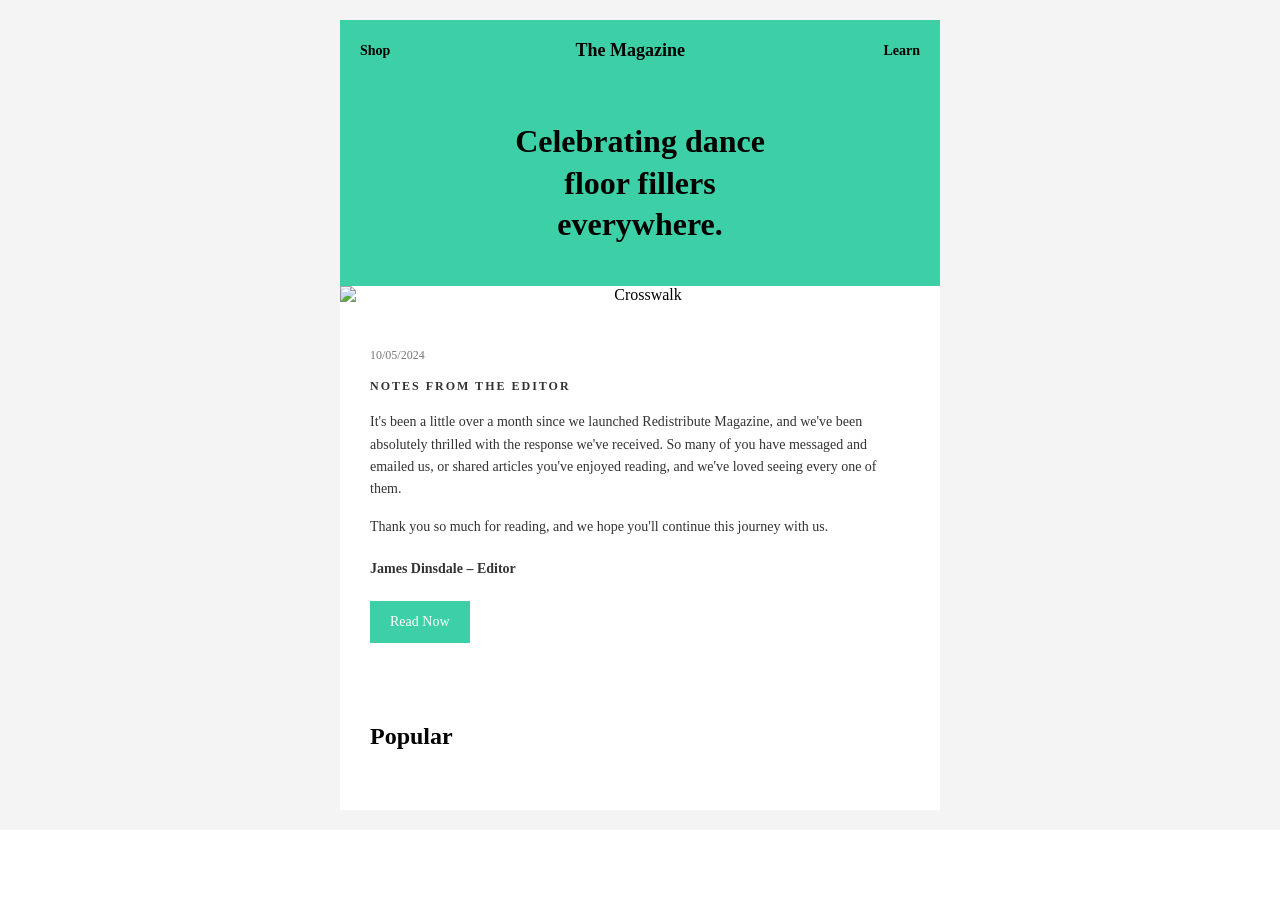
==== Template1/index.html @ 5eb74eea "1st upload" ====
<!DOCTYPE html>
<html lang="en">
<head>
    <meta charset="UTF-8">
    <title>The Magazine Email</title>
    <link rel="stylesheet" href="style.css">
</head>
<body>

<table class="wrapper" cellpadding="0" cellspacing="0" border="0">
    <tr>
        <td align="center">

            <table class="container" cellpadding="0" cellspacing="0" border="0">

                <!-- Header -->
                <tr>
                    <td class="header">
                        <table class="header-table" cellpadding="0" cellspacing="0" border="0">
                            <tr>
                                <td class="nav nav-left">Shop</td>
                                <td class="logo">The Magazine</td>
                                <td class="nav nav-right">Learn</td>
                            </tr>
                        </table>
                    </td>
                </tr>

                <!-- Hero -->
                <tr>
                    <td class="hero">
                        <h1 class="hero-title">
                            Celebrating dance<br>
                            floor fillers<br>
                            everywhere.
                        </h1>
                    </td>
                </tr>

                <!-- Hero Image -->
                <tr>
                    <td class="image-cell">
                        <img src="hero.jpg" alt="Crosswalk" class="responsive-img">
                    </td>
                </tr>

                <!-- Content -->
                <tr>
                    <td class="content">
                        <p class="date">10/05/2024</p>
                        <p class="category">NOTES FROM THE EDITOR</p>

                        <p class="paragraph">
                            It's been a little over a month since we launched Redistribute Magazine,
                            and we've been absolutely thrilled with the response we've received.
                            So many of you have messaged and emailed us, or shared articles you've enjoyed reading,
                            and we've loved seeing every one of them.
                        </p>

                        <p class="paragraph">
                            Thank you so much for reading, and we hope you'll continue this journey with us.
                        </p>

                        <p class="author">James Dinsdale – Editor</p>

                        <table class="button-table" cellpadding="0" cellspacing="0" border="0">
                            <tr>
                                <td>
                                    <a href="#" class="button">Read Now</a>
                                </td>
                            </tr>
                        </table>
                    </td>
                </tr>

                <!-- Popular Section -->
                <tr>
                    <td class="popular">
                        <h2 class="section-title">Popular</h2>

                        <table class="popular-table" cellpadding="0" cellspacing="0" border="0">
                            <tr>
                                <td class="popular-item">
                                    <img src="popular1.jpg" alt="" class="responsive-img">
                                </td>
                                <td class="popular-item">
                                    <img src="popular2.jpg" alt="" class="responsive-img">
                                </td>
                                <td class="popular-item">
                                    <img src="popular3.jpg" alt="" class="responsive-img">
                                </td>
                            </tr>
                        </table>

                    </td>
                </tr>

            </table>

        </td>
    </tr>
</table>

</body>
</html>
---- Template1/style.css ----
/* Reset */
body {
    margin: 0;
    padding: 0;
}

/* Wrapper */
.wrapper {
    width: 100%;
    background-color: #f4f4f4;
    padding: 20px 0;
}

/* Main container */
.container {
    width: 600px;
    background-color: #ffffff;
}

/* Header */
.header {
    background-color: #3dd0a6;
    padding: 20px;
}

.header-table {
    width: 100%;
}

.nav {
    font-size: 14px;
    font-weight: bold;
}

.nav-left {
    text-align: left;
}

.nav-right {
    text-align: right;
}

.logo {
    text-align: center;
    font-size: 18px;
    font-weight: bold;
}

/* Hero */
.hero {
    background-color: #3dd0a6;
    padding: 40px 20px;
    text-align: center;
}

.hero-title {
    margin: 0;
    font-size: 32px;
    line-height: 1.3;
}

/* Images */
.image-cell {
    text-align: center;
}

.responsive-img {
    width: 100%;
    height: auto;
    display: block;
}

/* Content */
.content {
    padding: 30px;
    font-size: 14px;
    line-height: 1.6;
    color: #333333;
}

.date {
    font-size: 12px;
    color: #777777;
}

.category {
    font-size: 12px;
    letter-spacing: 2px;
    font-weight: bold;
}

.paragraph {
    margin: 15px 0;
}

.author {
    font-weight: bold;
    margin-top: 20px;
}

/* Button */
.button-table {
    margin-top: 20px;
}

.button {
    display: inline-block;
    padding: 10px 20px;
    background-color: #3dd0a6;
    color: #ffffff;
    text-decoration: none;
    font-size: 14px;
}

/* Popular Section */
.popular {
    padding: 30px;
}

.section-title {
    margin-bottom: 20px;
}

.popular-table {
    width: 100%;
}

.popular-item {
    width: 33.33%;
    padding: 5px;
}
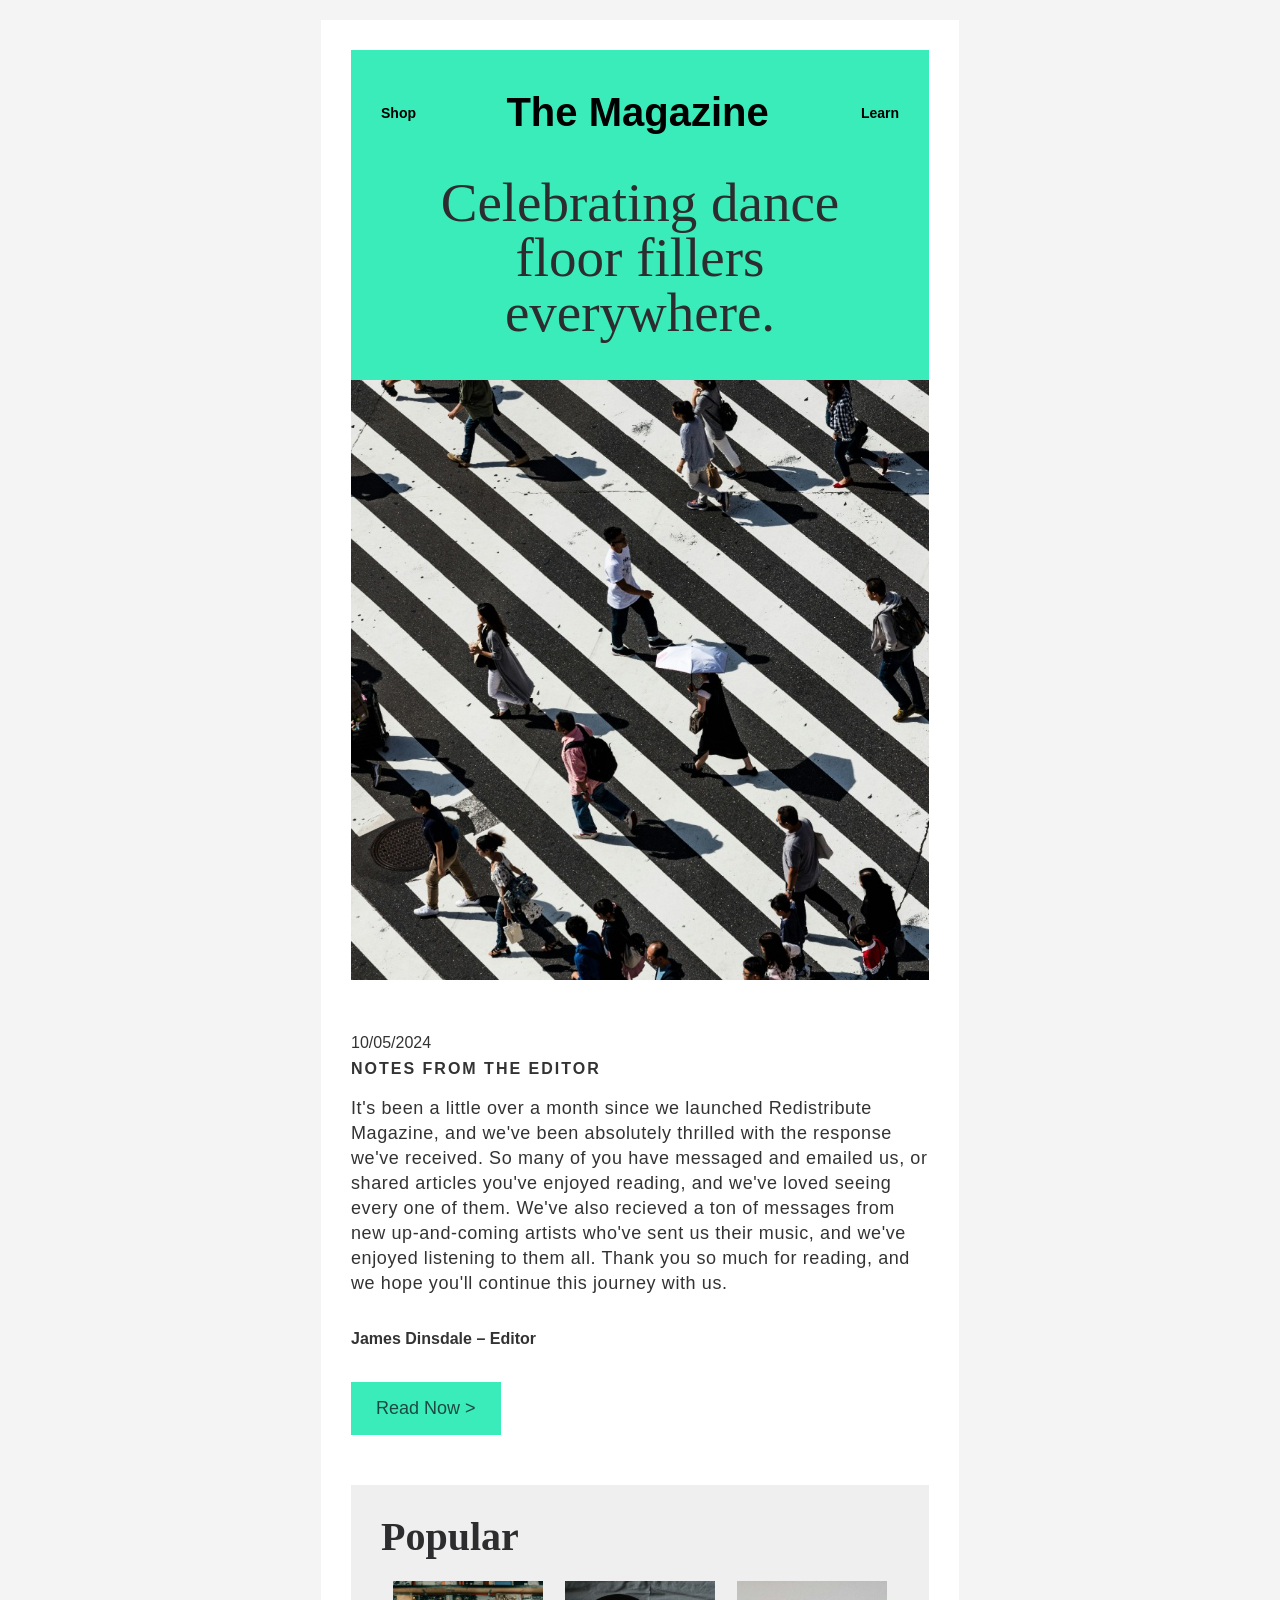
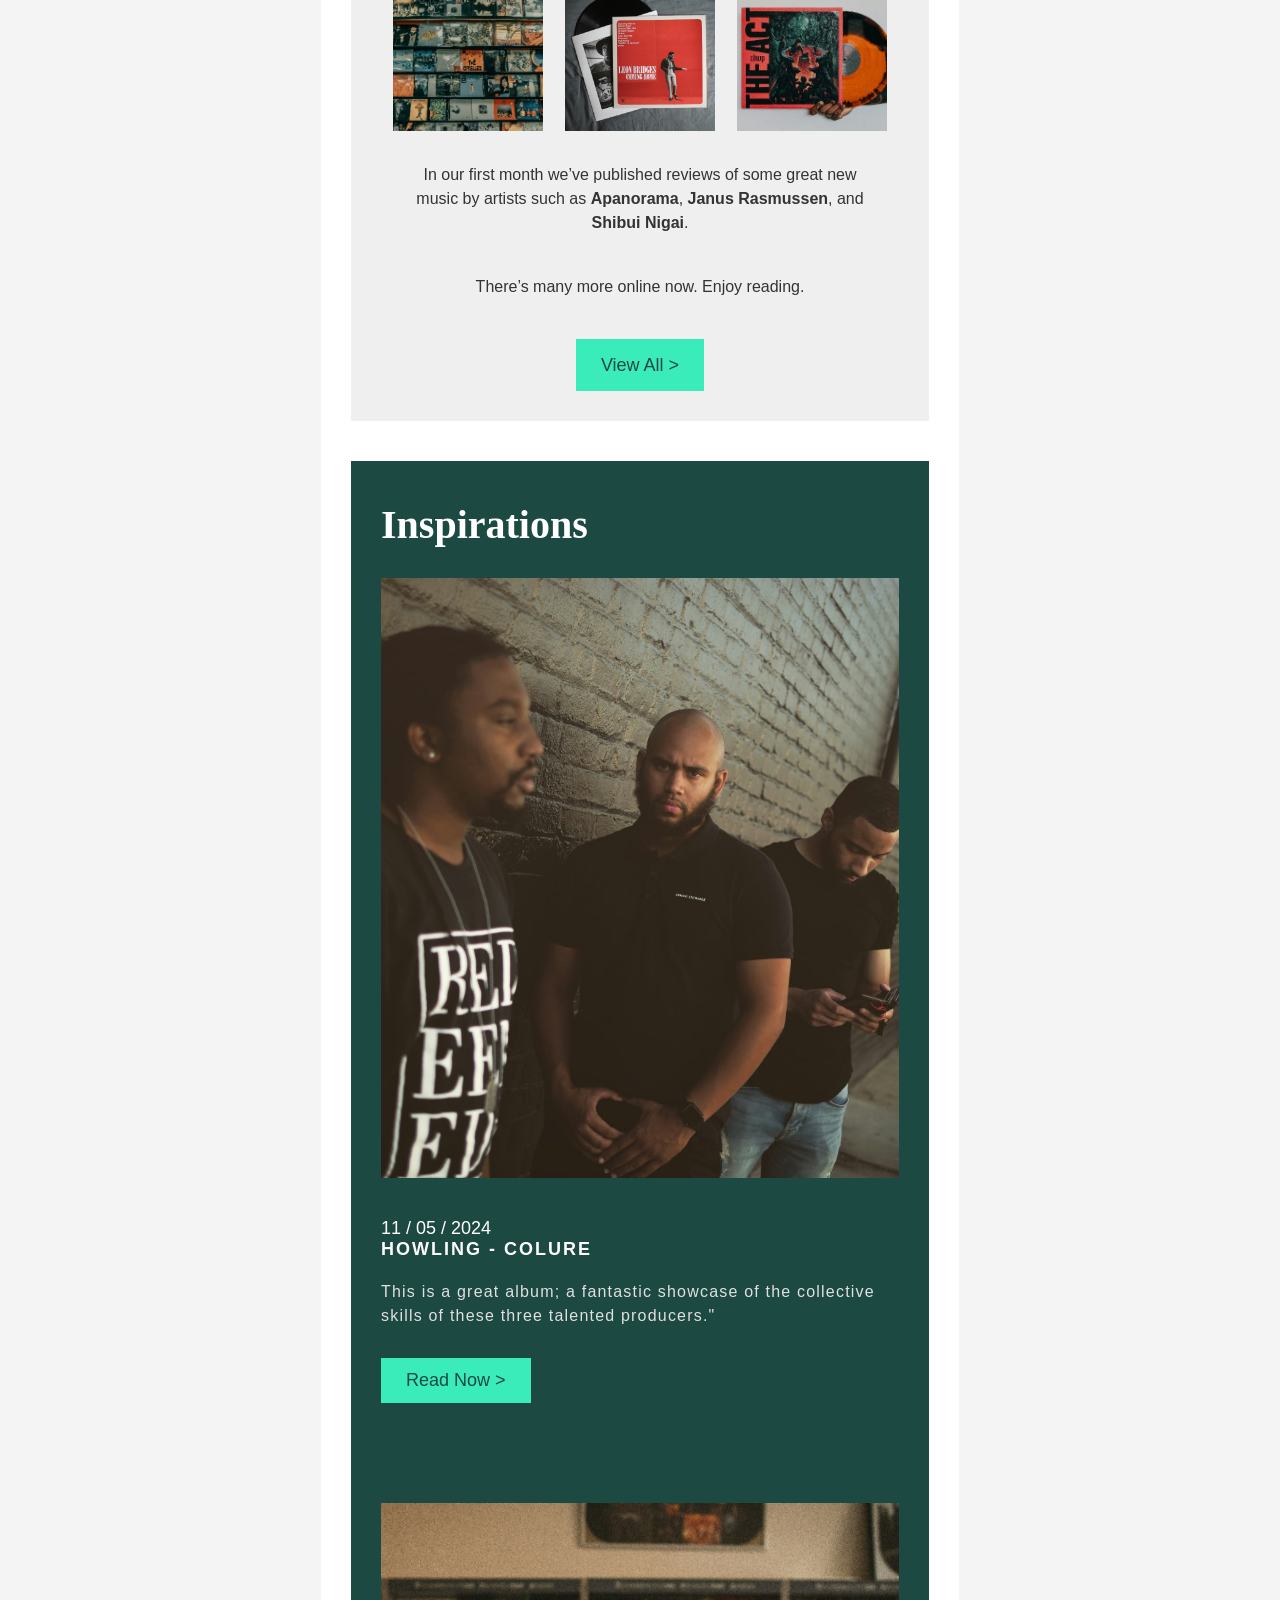
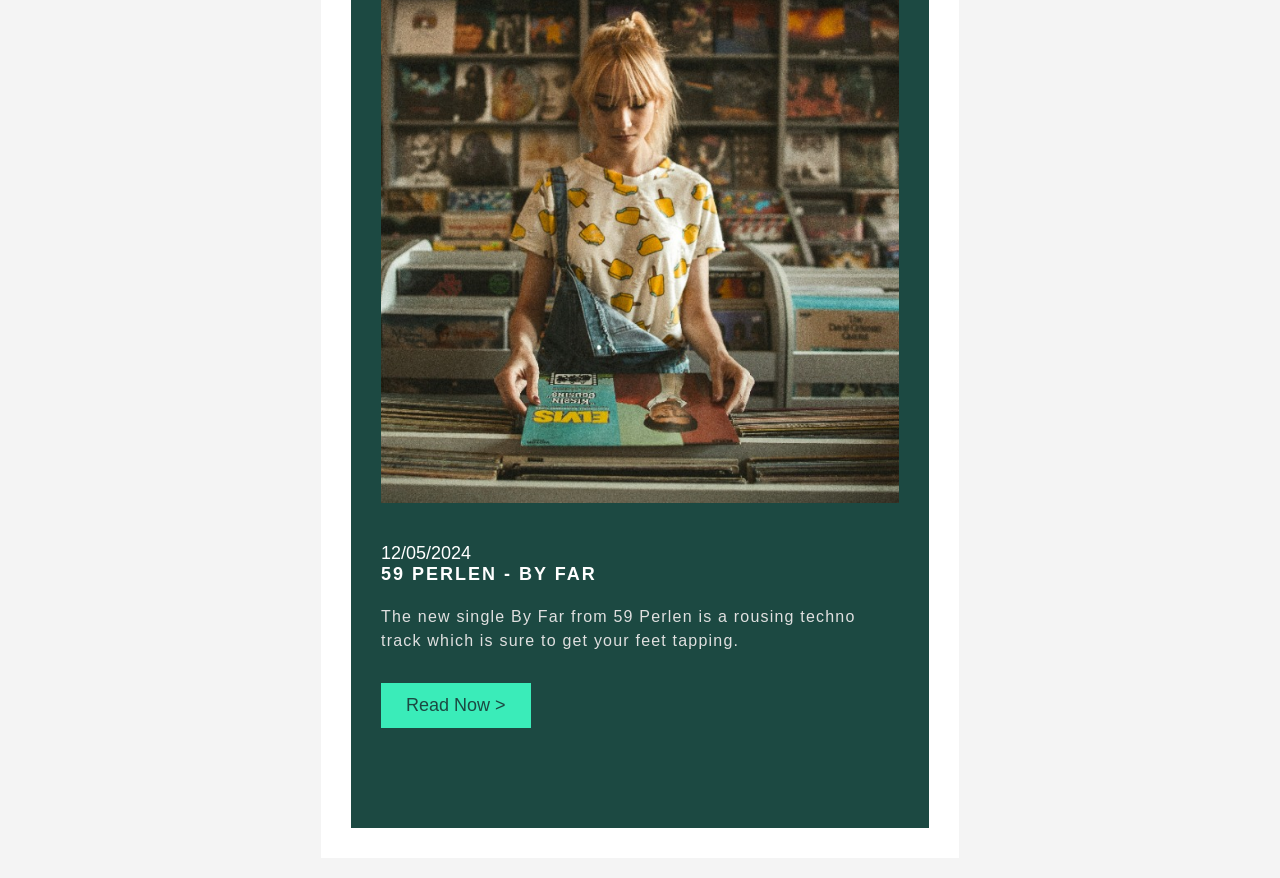
==== commit 478ac7ff: "Updates 5.3.26" ====
--- a/Template1/index.html
+++ b/Template1/index.html
@@ -40,7 +40,7 @@
                 <!-- Hero Image -->
                 <tr>
                     <td class="image-cell">
-                        <img src="hero.jpg" alt="Crosswalk" class="responsive-img">
+                        <img src="img/hero.jpg" alt="Crosswalk" class="responsive-img">
                     </td>
                 </tr>
 
@@ -54,10 +54,8 @@
                             It's been a little over a month since we launched Redistribute Magazine,
                             and we've been absolutely thrilled with the response we've received.
                             So many of you have messaged and emailed us, or shared articles you've enjoyed reading,
-                            and we've loved seeing every one of them.
-                        </p>
-
-                        <p class="paragraph">
+                            and we've loved seeing every one of them. We've also recieved a ton of messages from new up-and-coming 
+                            artists who've sent us their music, and we've enjoyed listening to them all. 
                             Thank you so much for reading, and we hope you'll continue this journey with us.
                         </p>
 
@@ -66,28 +64,46 @@
                         <table class="button-table" cellpadding="0" cellspacing="0" border="0">
                             <tr>
                                 <td>
-                                    <a href="#" class="button">Read Now</a>
+                                    <a href="#" class="button">Read Now > </a>
                                 </td>
                             </tr>
                         </table>
                     </td>
                 </tr>
 
-                <!-- Popular Section -->
+                <!-- Popular -->
                 <tr>
                     <td class="popular">
+
                         <h2 class="section-title">Popular</h2>
 
-                        <table class="popular-table" cellpadding="0" cellspacing="0" border="0">
+                        <table class="popular-table">
                             <tr>
                                 <td class="popular-item">
-                                    <img src="popular1.jpg" alt="" class="responsive-img">
+                                    <img src="img/Diskoi.jpg" alt="" class="responsive-img">
                                 </td>
                                 <td class="popular-item">
-                                    <img src="popular2.jpg" alt="" class="responsive-img">
+                                    <img src="img/Diskoi 2.jpg" alt="" class="responsive-img">
                                 </td>
                                 <td class="popular-item">
-                                    <img src="popular3.jpg" alt="" class="responsive-img">
+                                    <img src="img/Diskoi 3.jpg" alt="" class="responsive-img">
+                                </td>
+                            </tr>
+                        </table>
+
+                        <p class="popular-text">
+                            In our first month we’ve published reviews of some great new music by artists such as
+                            <strong>Apanorama</strong>, <strong>Janus Rasmussen</strong>, and <strong>Shibui Nigai</strong>.
+                        </p>
+
+                        <p class="popular-subtext">
+                            There’s many more online now. Enjoy reading.
+                        </p>
+
+                        <table class="button-table view-all-table" cellpadding="0" cellspacing="0" border="0" align="center">
+                            <tr>
+                                <td>
+                                    <a href="#" class="button">View All > </a>
                                 </td>
                             </tr>
                         </table>
@@ -95,6 +111,52 @@
                     </td>
                 </tr>
 
+                <!-- Space -->
+                <tr>
+                    <td class="space"></td>
+                </tr>
+
+                <!-- Inspirations -->
+                <tr>
+                    <td class="inspirations">
+                        <h2 class="section-title insp-main-title">Inspirations</h2>
+
+                        <table class="inspirations-table" cellpadding="0" cellspacing="0" border="0">
+                            <tr>
+                                <td class="insp-item">
+                                    <img src="img/Insp1.jpg" alt="Howling Colure" class="responsive-img">
+                                </td>
+                            </tr>
+                            <tr>
+                                <td class="insp-text-cell">
+                                    <p class="inspDate">11 / 05 / 2024</p>
+                                    <p class="inspTitle">HOWLING - COLURE</p>
+                                    <p class="inspContent">This is a great album; a fantastic showcase of the collective skills of these three talented producers."</p>
+                                    <a href="#" class="button insp-button">Read Now > </a>
+                                </td>
+                            </tr>
+                        </table>
+
+                        <div class="space"></div> <table class="inspirations-table" cellpadding="0" cellspacing="0" border="0">
+                            <tr>
+                                <td class="insp-item">
+                                    <img src="img/Insp2.jpg" alt="59 Perlen" class="responsive-img">
+                                </td>
+                            </tr>
+                            <tr>
+                                <td class="insp-text-cell">
+                                    <p class="inspDate">12/05/2024</p>
+                                    <p class="inspTitle">59 PERLEN - BY FAR</p>
+                                    <p class="inspContent">The new single By Far from 59 Perlen is a rousing techno track which is sure to get your feet tapping.</p>
+                                    <a href="#" class="button insp-button">Read Now > </a>
+                                </td>
+                            </tr>
+                        </table>
+                    </td>
+                </tr>
+            
+            
+            
             </table>
 
         </td>
--- a/Template1/style.css
+++ b/Template1/style.css
@@ -1,131 +1,230 @@
-/* Reset */
 body {
-    margin: 0;
-    padding: 0;
-}
-
-/* Wrapper */
+  margin: 0;
+  padding: 0;
+}
+
+.section-title {
+  font-family: Georgia;
+  font-size: 40px;
+  color: #2d2d2f;
+  margin: 0;
+}
+
 .wrapper {
-    width: 100%;
-    background-color: #f4f4f4;
-    padding: 20px 0;
-}
-
-/* Main container */
+  width: 100%;
+  background-color: #f4f4f4;
+  padding: 20px 0;
+}
+
 .container {
-    width: 600px;
-    background-color: #ffffff;
+  width: 600px;
+  background-color: #ffffff;
+  padding: 30px;
 }
 
 /* Header */
 .header {
-    background-color: #3dd0a6;
-    padding: 20px;
+  background-color: #3AECB9;
+  padding: 40px 30px;
 }
 
 .header-table {
-    width: 100%;
+  width: 100%;
 }
 
 .nav {
-    font-size: 14px;
-    font-weight: bold;
+  font-family: Arial;
+  font-size: 14px;
+  font-weight: bold;
 }
 
 .nav-left {
-    text-align: left;
+  text-align: left;
 }
 
 .nav-right {
-    text-align: right;
+  text-align: right;
 }
 
 .logo {
-    text-align: center;
-    font-size: 18px;
-    font-weight: bold;
+  font-family: Arial;
+  font-size: 40px;
+  text-align: center;
+  font-weight: bold;
 }
 
 /* Hero */
 .hero {
-    background-color: #3dd0a6;
-    padding: 40px 20px;
-    text-align: center;
+  background-color: #3AECB9;
+  padding: 0px 20px 40px 20px;
+  text-align: center;
 }
 
 .hero-title {
-    margin: 0;
-    font-size: 32px;
-    line-height: 1.3;
-}
-
-/* Images */
+  margin: 0;
+  font-size: 55px;
+  font-family: Georgia;
+  line-height: 1;
+  font-weight: 500;
+  color: #2D2D2F;
+}
+
 .image-cell {
-    text-align: center;
+  text-align: center;
 }
 
 .responsive-img {
-    width: 100%;
-    height: auto;
-    display: block;
+  width: 100%;
+  height: 600px;
+  max-height: 600px;
+  display: block;
+  object-fit: cover;
 }
 
 /* Content */
 .content {
-    padding: 30px;
-    font-size: 14px;
-    line-height: 1.6;
-    color: #333333;
+  padding: 50px 0;
+  font-size: 14px;
+  line-height: 1.6;
+  color: #333333;
 }
 
 .date {
-    font-size: 12px;
-    color: #777777;
+  font-family: Arial;
+  font-size: 16px;
+  margin: 0;
 }
 
 .category {
-    font-size: 12px;
-    letter-spacing: 2px;
-    font-weight: bold;
+  font-size: 16px;
+  font-weight: bold;
+  font-family: Arial;
+  letter-spacing: 2px;
+  margin: 0;
 }
 
 .paragraph {
-    margin: 15px 0;
+  margin: 15px 0;
+  font-family: Arial;
+  font-size: 18px;
+  letter-spacing: 0.6px;
+  line-height: 25px;
 }
 
 .author {
-    font-weight: bold;
-    margin-top: 20px;
+  font-family: Arial;
+  font-weight: bold;
+  font-size: 16px;
+  margin: 30px 0;
 }
 
 /* Button */
 .button-table {
-    margin-top: 20px;
+  margin-top: 20px;
 }
 
 .button {
-    display: inline-block;
-    padding: 10px 20px;
-    background-color: #3dd0a6;
-    color: #ffffff;
-    text-decoration: none;
-    font-size: 14px;
-}
-
-/* Popular Section */
+  display: inline-block;
+  padding: 10px 20px;
+  background-color: #3AECB9;
+  color: #1C4942;
+  text-decoration: none;
+  font-size: 18px;
+  font-family: Arial;
+  padding: 12px 25px;
+  font-family: Arial;
+}
+
+/* Popular */
 .popular {
-    padding: 30px;
-}
-
-.section-title {
-    margin-bottom: 20px;
-}
+  padding: 20px 30px 30px 30px;
+  font-size: 14px;
+  line-height: 1.6;
+  color: #333333;
+  background-color: #efefef;
+}
+
+.popular-text, .popular-subtext {
+  margin: 0;
+  padding: 20px;
+  text-align: center;
+  line-height: 1.5;
+  font-size: 16px;
+  font-family: Arial;
+}
+
 
 .popular-table {
-    width: 100%;
-}
-
-.popular-item {
-    width: 33.33%;
-    padding: 5px;
+  max-width: 100%;
+}
+.popular-table td {
+  padding: 10px;
+} 
+
+.popular-table img {
+  width: 150px;
+  height: 150px;
+  object-fit: cover;
+}
+
+.view-all-table {
+  margin-top: 20px;
+  text-align: center;
+}
+
+
+/* Spacer */
+.space{padding: 20px;}
+
+/* Inspirations Section Fixes */
+.inspirations {
+  padding: 40px 30px;
+  background-color: #1C4942;
+  color: #ffffff;
+}
+
+.insp-main-title {
+  color: #ffffff;
+  margin-bottom: 30px;
+  font-family: serif; /* Matches the reference image style */
+}
+
+.inspirations-table {
+  width: 100%;
+  margin-bottom: 20px;
+}
+
+.insp-text-cell {
+  padding: 40px 0;
+}
+
+.inspDate {
+  font-size: 18px;
+  font-family: Arial;
+  margin: 0;
+}
+
+.inspTitle {
+  font-weight: bold;
+  font-size: 18px;
+  font-family: Arial;
+  letter-spacing: 2px;
+  margin: 0;
+}
+
+.inspContent {
+  font-size: 16px;
+  letter-spacing: 1.2px;
+  font-family: Arial;
+  font-weight: 500;
+  line-height: 1.5;
+  color: #e0e0e0;
+  margin: 0;
+  padding: 20px 0  30px 0;
+}
+
+
+.insp-item img {
+  width: 100%;
+  display: block;
 }
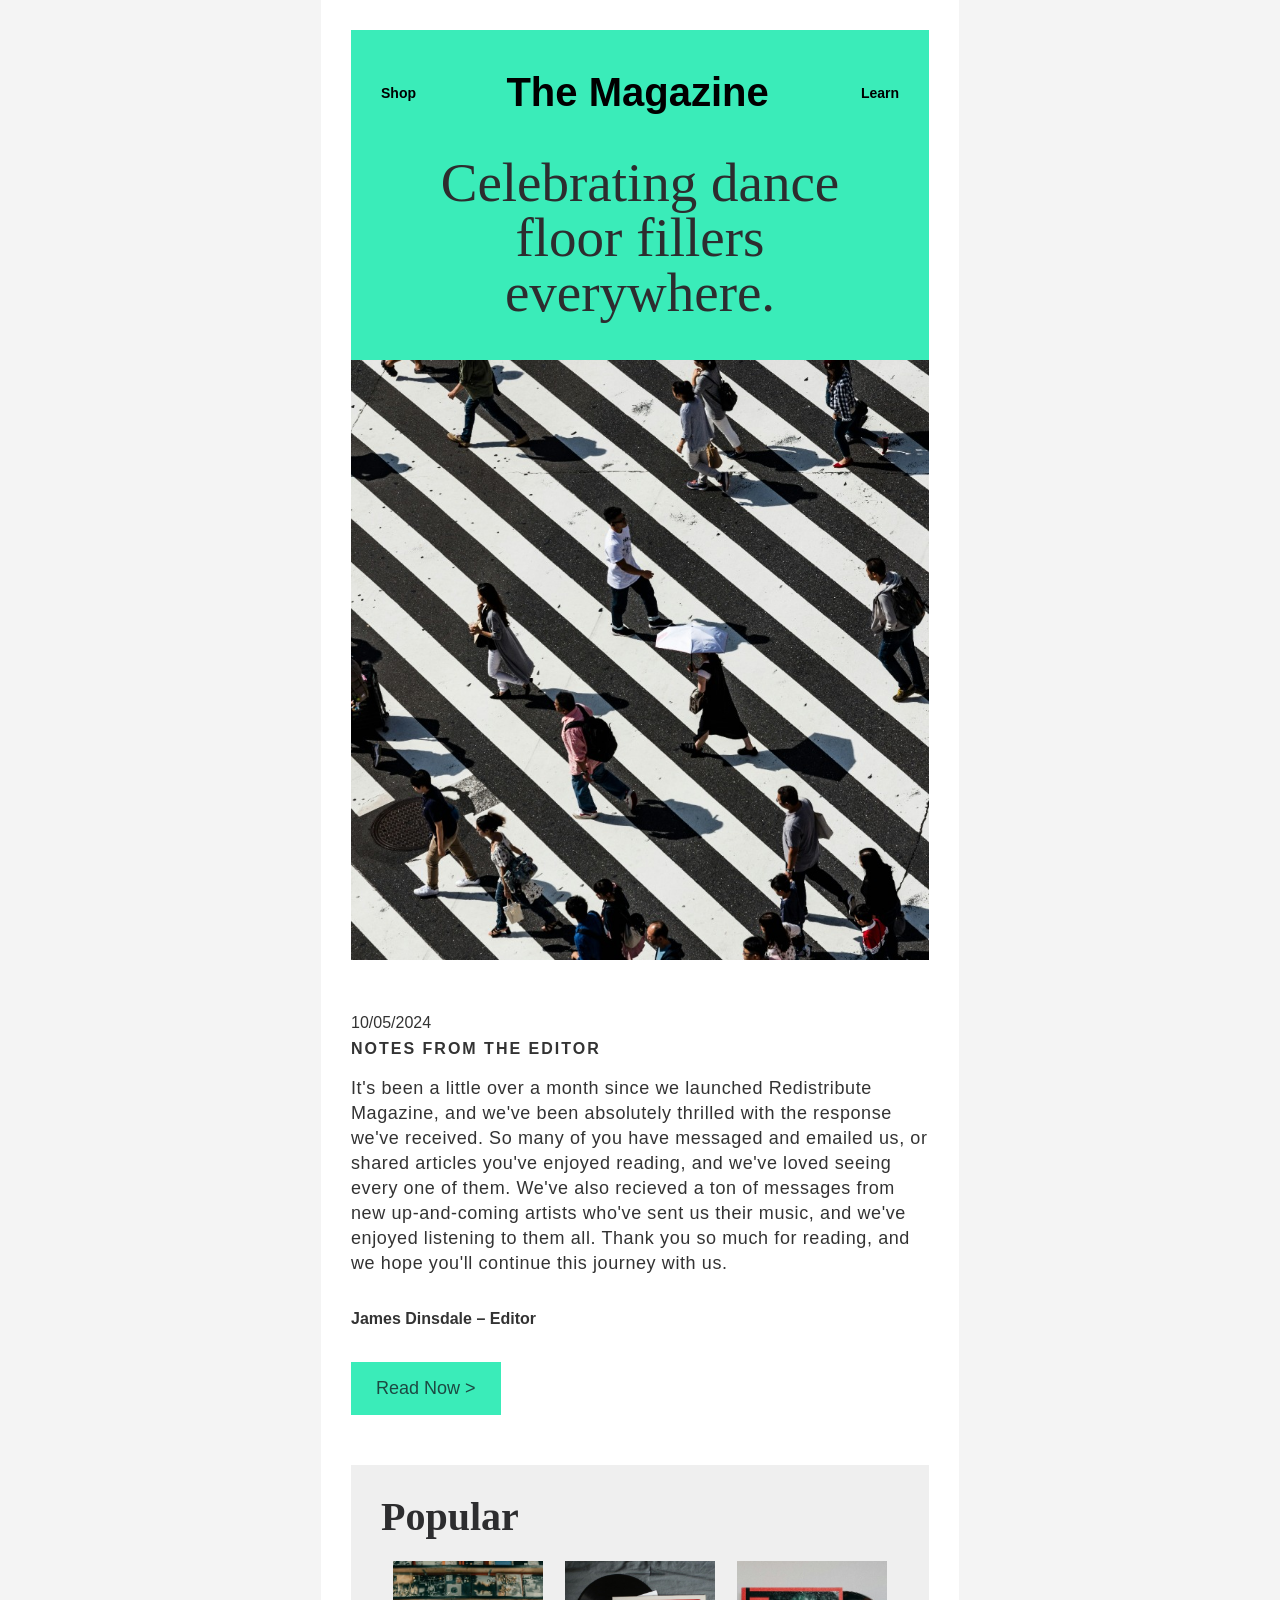
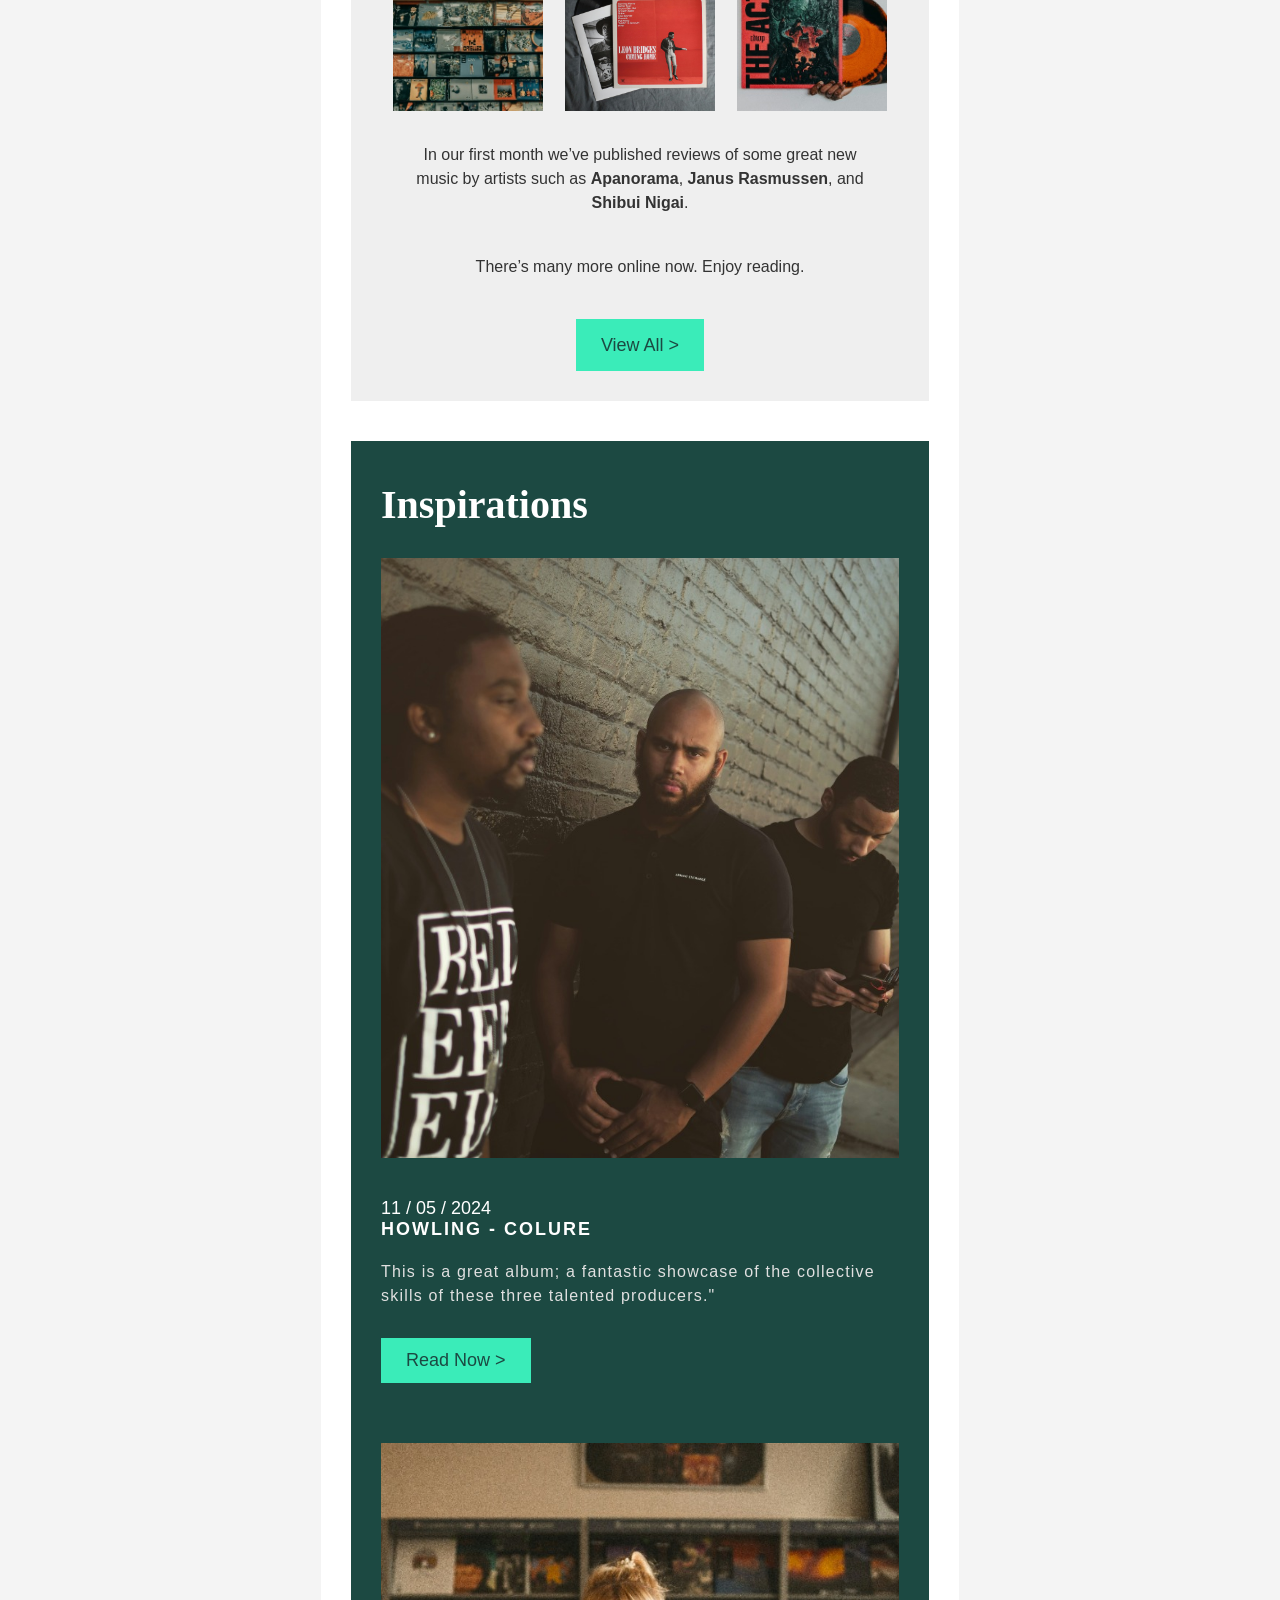
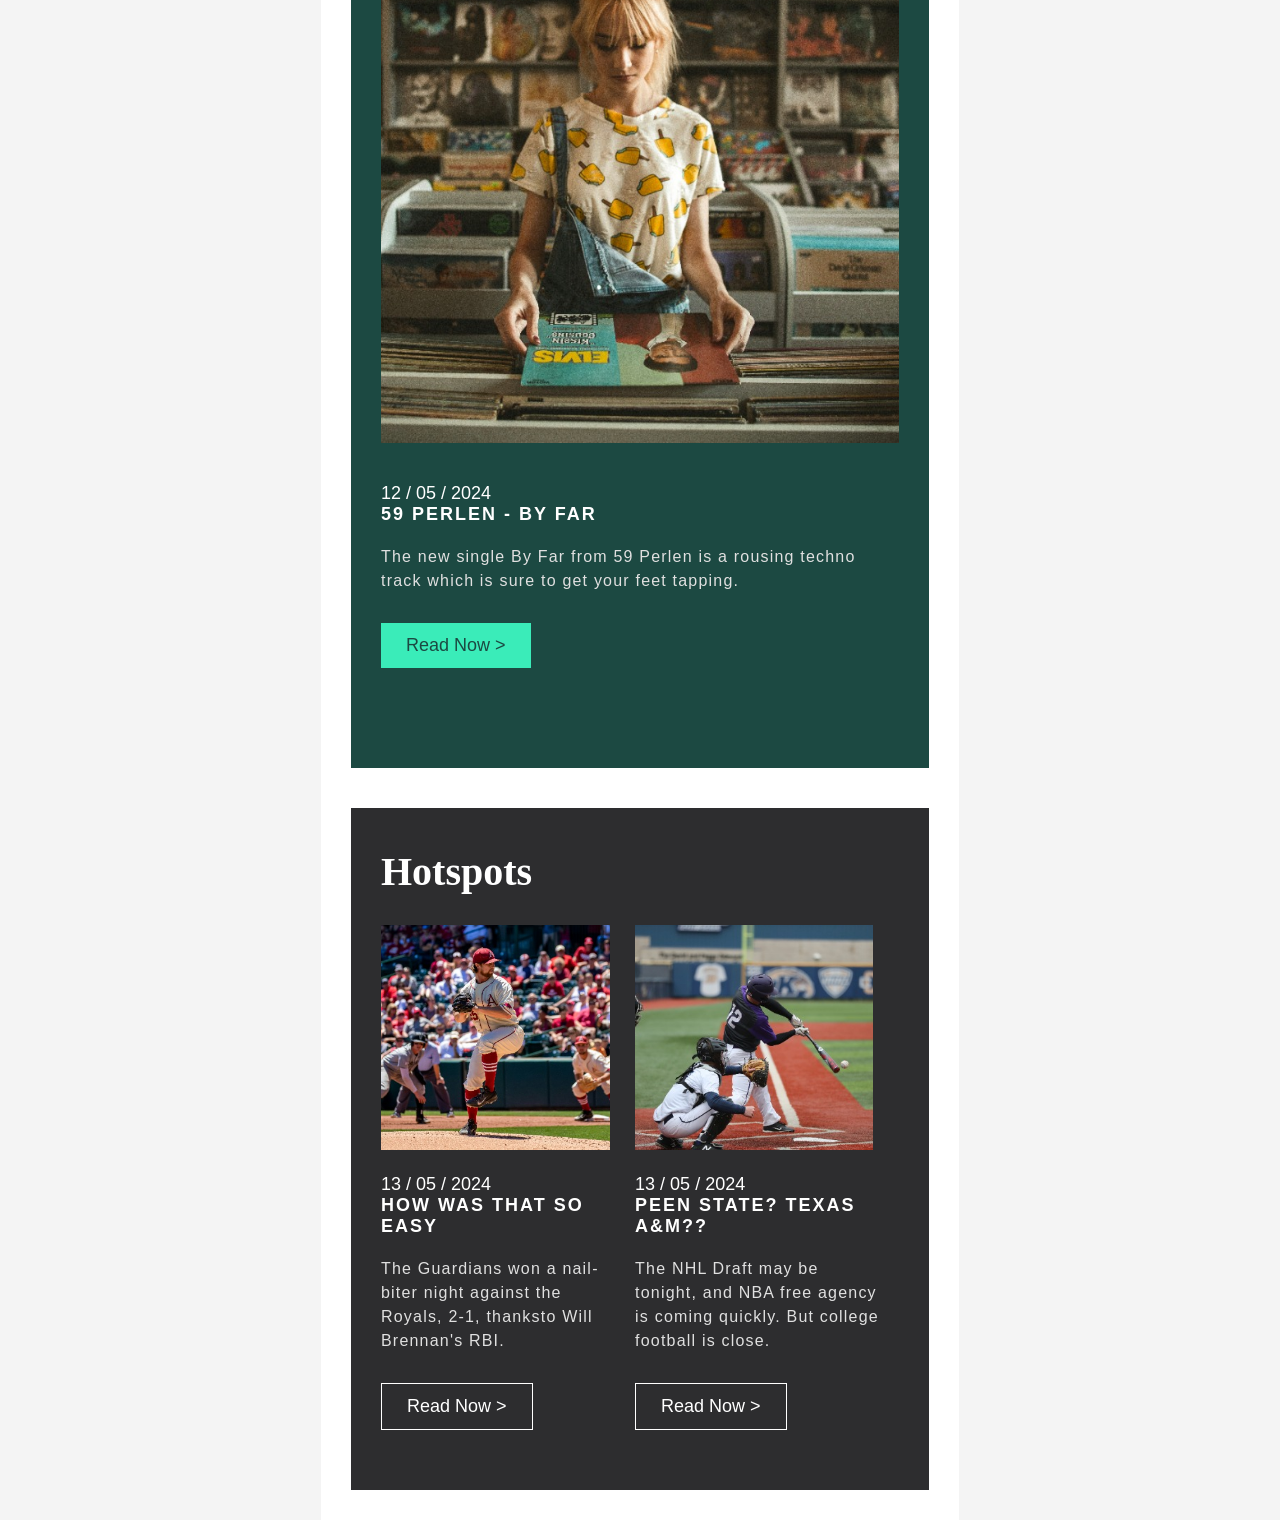
==== commit e0365cf1: "Final" ====
--- a/Template1/index.html
+++ b/Template1/index.html
@@ -4,6 +4,7 @@
     <meta charset="UTF-8">
     <title>The Magazine Email</title>
     <link rel="stylesheet" href="style.css">
+    <meta name="viewport" content="width=device-width, initial-scale=1" />
 </head>
 <body>
 
@@ -137,7 +138,7 @@
                             </tr>
                         </table>
 
-                        <div class="space"></div> <table class="inspirations-table" cellpadding="0" cellspacing="0" border="0">
+                        <table class="inspirations-table" cellpadding="0" cellspacing="0" border="0">
                             <tr>
                                 <td class="insp-item">
                                     <img src="img/Insp2.jpg" alt="59 Perlen" class="responsive-img">
@@ -145,7 +146,7 @@
                             </tr>
                             <tr>
                                 <td class="insp-text-cell">
-                                    <p class="inspDate">12/05/2024</p>
+                                    <p class="inspDate">12 / 05 / 2024</p>
                                     <p class="inspTitle">59 PERLEN - BY FAR</p>
                                     <p class="inspContent">The new single By Far from 59 Perlen is a rousing techno track which is sure to get your feet tapping.</p>
                                     <a href="#" class="button insp-button">Read Now > </a>
@@ -155,10 +156,38 @@
                     </td>
                 </tr>
             
-            
-            
-            </table>
 
+                <!-- Space -->
+                <tr>
+                    <td class="space"></td>
+                </tr>
+
+                <!-- Hotspots -->
+                <tr>
+                    <td class="hotspot">
+                        <h2 class="section-title insp-main-title">Hotspots</h2>
+                        
+                        <table class="hotspot-table"  cellpadding="0" cellspacing="0" border="0">
+                            <tr>
+                                <td>
+                                    <img src="img/Baseall1.jpg" class="hotsImg" alt="Baseball">
+                                    <p class="hotsDate">13 / 05 / 2024</p>
+                                    <p class="hotsTitle">HOW WAS THAT SO EASY</p>
+                                    <p class="hotsContent">The Guardians won a nail-biter  night against the Royals, 2-1, thanksto Will Brennan's RBI.</p>
+                                    <a href="#" class="hotsButton">Read Now > </a>
+                                </td>
+                                <td>
+                                    <img src="img/Baseall2.jpg" class="hotsImg" alt="Baseball">
+                                    <p class="hotsDate">13 / 05 / 2024</p>
+                                    <p class="hotsTitle">PEEN STATE? TEXAS A&M??</p>
+                                    <p class="hotsContent">The NHL Draft may be tonight, and NBA free agency is coming quickly. But college football is close.</p>
+                                    <a href="#" class="hotsButton">Read Now > </a>
+                                </td>
+                            </tr>
+                        </table>
+
+                    </td>
+                </tr>   
         </td>
     </tr>
 </table>
--- a/Template1/style.css
+++ b/Template1/style.css
@@ -13,7 +13,6 @@
 .wrapper {
   width: 100%;
   background-color: #f4f4f4;
-  padding: 20px 0;
 }
 
 .container {
@@ -227,4 +226,61 @@
 .insp-item img {
   width: 100%;
   display: block;
+}
+
+/** HOTSPOT **/
+
+.hotspot {
+  padding: 40px 30px;
+  background-color: #2D2D2F;
+  color: #ffffff;
+}
+
+.hotspot-table {
+  width: 100%;
+  margin-bottom: 20px;
+}
+
+.hotsImg {
+  margin: auto;
+  width: 90%;
+  height: 225px;
+  object-fit: cover;
+  padding-bottom: 20px;
+}
+
+.hotsDate {
+  font-size: 18px;
+  font-family: Arial;
+  margin: 0;
+}
+.hotsTitle {
+  font-weight: bold;
+  font-size: 18px;
+  font-family: Arial;
+  letter-spacing: 2px;
+  margin: 0;
+}
+.hotsContent {
+  font-size: 16px;
+  letter-spacing: 1.2px;
+  font-family: Arial;
+  font-weight: 500;
+  line-height: 1.5;
+  color: #e0e0e0;
+  margin: 0;
+  padding: 20px 20px 30px 0;
+}
+
+.hotsButton {
+  display: inline-block;
+  padding: 10px 20px;
+  background-color: transparent;
+  color: white;
+  border: 1px solid white;
+  text-decoration: none;
+  font-size: 18px;
+  font-family: Arial;
+  padding: 12px 25px;
+  font-family: Arial;
 }
